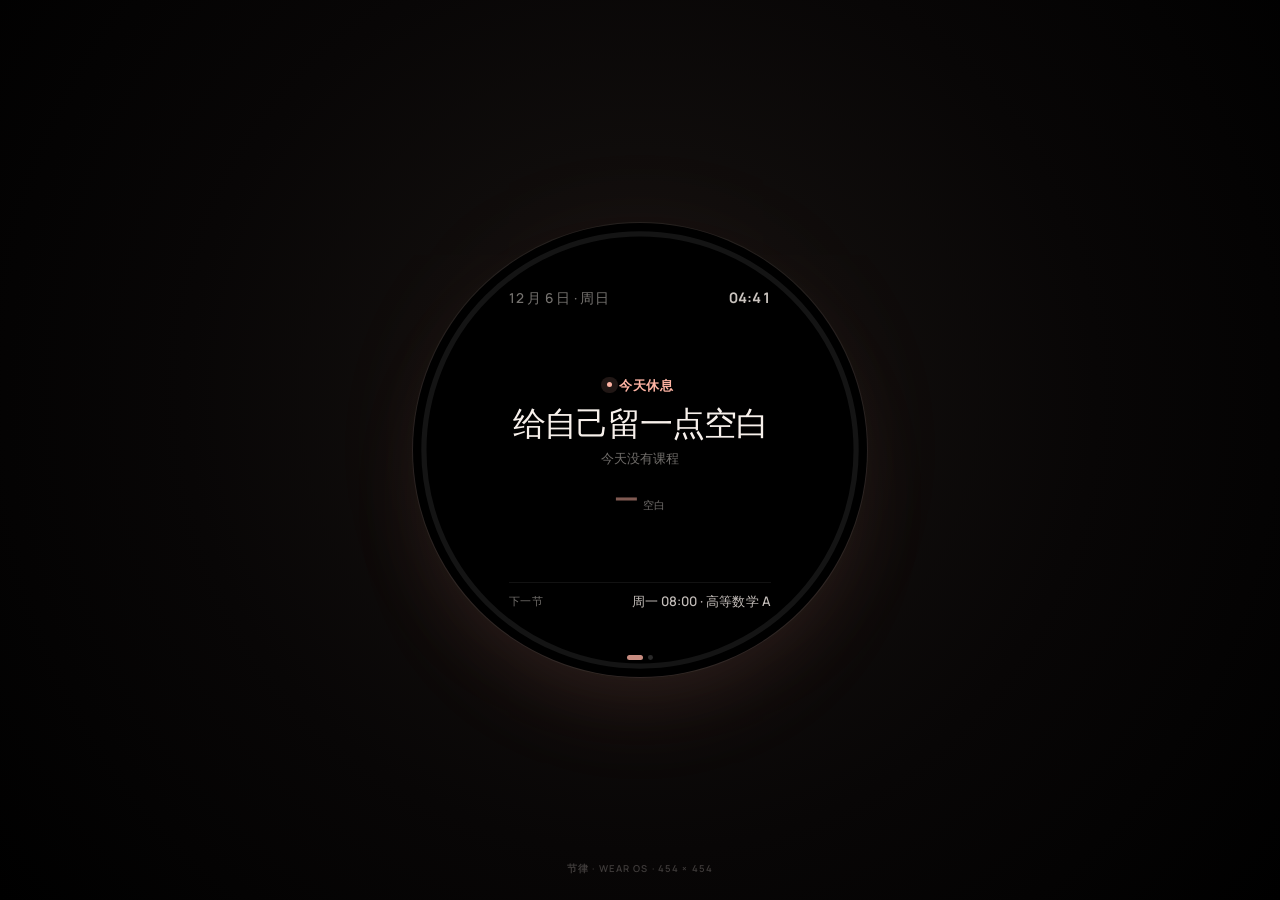
==== watch.html @ b823a032 "feat: 开源节律 1.2.0 - 设置页新增「开源在 GitHub」入口与开源信息弹层 - Android 支持用系统浏览器打开外链（JieluNative.openUrl） - 移除 INTER" ====
<!DOCTYPE html>
<html lang="zh-CN" data-theme="dark" data-palette="clay">
<head>
  <meta charset="UTF-8" />
  <meta name="viewport" content="width=device-width, initial-scale=1, viewport-fit=cover" />
  <meta name="theme-color" content="#000000" />
  <meta name="description" content="节律手表端 —— OLED 纯黑、分钟级刷新的课程表。" />
  <link rel="icon" href="data:image/svg+xml,%3Csvg xmlns='http://www.w3.org/2000/svg' viewBox='0 0 64 64'%3E%3Crect width='64' height='64' rx='18' fill='%238A4B3B'/%3E%3Cpath d='M15 40c5-14 10-14 15 0s10 14 19 0' fill='none' stroke='%23fff' stroke-width='5' stroke-linecap='round'/%3E%3Ccircle cx='47' cy='20' r='3.4' fill='%23fff'/%3E%3C/svg%3E" />
  <title>节律 · 手表端</title>
  <script>
    (function () {
      try {
        var raw = localStorage.getItem("jielu.prefs.v1");
        var prefs = raw ? JSON.parse(raw) : {};
        var palette = prefs.palette || "clay";
        if (["clay", "moss", "iris", "tide"].indexOf(palette) === -1) palette = "clay";
        document.documentElement.dataset.palette = palette;
        document.documentElement.dataset.theme = "dark";
      } catch (error) {}
    })();
  </script>
  <link rel="stylesheet" href="assets/tokens.css" />
  <link rel="stylesheet" href="assets/watch.css" />
</head>
<body>
  <div class="watch-page">
    <main class="watch" id="watchFace" role="button" tabindex="0" aria-label="轻触查看今日安排">
      <svg class="watch-progress" viewBox="0 0 100 100" aria-hidden="true">
        <circle class="watch-track" cx="50" cy="50" r="47.6"></circle>
        <circle class="watch-arc" id="watchArc" cx="50" cy="50" r="47.6"></circle>
      </svg>

      <div class="watch-content">
        <header class="watch-top">
          <span class="watch-date" id="watchDate">11 月 13 日 · 周五</span>
          <span class="watch-clock num" data-clock>10:37</span>
        </header>

        <section class="watch-now" id="nowView" aria-label="此刻的课程">
          <div class="watch-status">
            <span class="watch-status-dot"></span>
            <span id="statusText">正在上课</span>
          </div>
          <h1 class="watch-course" id="courseName">交互设计基础</h1>
          <p class="watch-meta" id="courseMeta">创新工坊 301 · 周野</p>
          <div class="watch-focus" id="watchFocus">
            <b id="bigValue">63</b>
            <span id="bigLabel">分钟后下课</span>
          </div>
        </section>

        <section class="watch-agenda" id="agendaView" aria-hidden="true">
          <div class="watch-agenda-head">
            <span>今日安排</span>
            <span id="agendaCount">4 节</span>
          </div>
          <div class="watch-agenda-rows" id="agendaRows"></div>
        </section>

        <footer class="watch-bottom">
          <div class="watch-next" id="nextBlock">
            <span id="nextLabel">下一节</span>
            <b id="nextValue">14:00 · 信息可视化</b>
          </div>
          <div class="watch-agenda-foot" id="agendaFoot">
            <span>今日 · <b id="agendaFootCount">4</b> 节</span>
            <span>分钟刷新</span>
          </div>
        </footer>

        <div class="watch-dots" aria-hidden="true">
          <i class="is-active"></i><i></i>
        </div>
      </div>
    </main>
    <p class="watch-caption" aria-hidden="true">节律 · WEAR OS · 454 × 454</p>
  </div>

  <script src="assets/schedule.js"></script>
  <script src="assets/watch.js"></script>
</body>
</html>
---- assets/tokens.css ----
@font-face {
  font-family: "Manrope";
  src: url("./fonts/manrope-latin.woff2") format("woff2");
  font-weight: 400 800;
  font-style: normal;
  font-display: swap;
  unicode-range: U+0000-00FF, U+0131, U+0152-0153, U+02BB-02BC, U+02C6, U+02DA,
    U+02DC, U+2000-206F, U+2074, U+20AC, U+2122, U+2191, U+2193, U+2212,
    U+2215, U+FEFF, U+FFFD;
}

:root {
  --font-sans: "Manrope", "Noto Sans SC", "Noto Sans CJK SC", "PingFang SC",
    "HarmonyOS Sans SC", "Microsoft YaHei", sans-serif;
  --ease-out: cubic-bezier(0.2, 0.75, 0.2, 1);
  --ease-spring: cubic-bezier(0.18, 0.89, 0.32, 1.08);

  --primary: #8a4b3b;
  --on-primary: #ffffff;
  --primary-container: #ffdad2;
  --on-primary-container: #3b0a00;
  --secondary: #6f5a52;
  --on-secondary: #ffffff;
  --secondary-container: #f5ddd5;
  --on-secondary-container: #2a1510;
  --tertiary: #6c5c2e;
  --tertiary-container: #f6e2a9;
  --on-tertiary-container: #221a00;

  --on-surface: #201a18;
  --on-surface-variant: #5c4a44;
  --outline: #8b7670;
  --outline-variant: color-mix(in srgb, var(--primary) 18%, #ddd2cb);
  --inverse-surface: #342c29;
  --inverse-on-surface: #f8eee9;
  --danger: #ba1a1a;

  --surface: color-mix(in oklab, var(--primary) 2.5%, #fdfaf7);
  --surface-container-lowest: #ffffff;
  --surface-container-low: color-mix(in oklab, var(--primary) 4.5%, #faf4ef);
  --surface-container: color-mix(in oklab, var(--primary) 7%, #f5ede7);
  --surface-container-high: color-mix(in oklab, var(--primary) 10%, #efe5de);
  --surface-container-highest: color-mix(in oklab, var(--primary) 13%, #e9dfd8);
  --surface-dim: color-mix(in oklab, var(--primary) 8%, #e2d6ce);

  --shadow-color: rgba(40, 22, 14, 0.16);
  --glass: color-mix(in srgb, var(--surface) 84%, transparent);

  --course-clay: #ad5841;
  --course-sage: #56745b;
  --course-sky: #477087;
  --course-iris: #6e5b93;
  --course-amber: #95702e;
  --course-rose: #a15968;

  color-scheme: light;
}

[data-palette="moss"] {
  --primary: #3f6450;
  --on-primary: #ffffff;
  --primary-container: #c1ebd6;
  --on-primary-container: #002114;
  --secondary: #52655b;
  --on-secondary: #ffffff;
  --secondary-container: #d7e9df;
  --on-secondary-container: #0f1f17;
  --tertiary: #6c5d2e;
  --tertiary-container: #f3e1a8;
  --on-tertiary-container: #221a00;
}

[data-palette="iris"] {
  --primary: #5d4c80;
  --on-primary: #ffffff;
  --primary-container: #e9ddff;
  --on-primary-container: #1b0a36;
  --secondary: #655a70;
  --on-secondary: #ffffff;
  --secondary-container: #ebdff1;
  --on-secondary-container: #1e1725;
  --tertiary: #795735;
  --tertiary-container: #ffdcb8;
  --on-tertiary-container: #2a1600;
}

[data-palette="tide"] {
  --primary: #3b6076;
  --on-primary: #ffffff;
  --primary-container: #c7e7fa;
  --on-primary-container: #001e2c;
  --secondary: #50626c;
  --on-secondary: #ffffff;
  --secondary-container: #d3e5f0;
  --on-secondary-container: #0b1d26;
  --tertiary: #615b2f;
  --tertiary-container: #e9e2aa;
  --on-tertiary-container: #1d1c00;
}

[data-theme="dark"] {
  --on-surface: #f2e9e4;
  --on-surface-variant: #d3c3bc;
  --outline: #a08b83;
  --outline-variant: color-mix(in srgb, var(--primary) 20%, #4b403b);
  --inverse-surface: #f2e9e4;
  --inverse-on-surface: #2d2522;
  --danger: #ffb4ab;

  --surface: color-mix(in oklab, var(--primary) 3%, #151110);
  --surface-container-lowest: #0e0c0b;
  --surface-container-low: color-mix(in oklab, var(--primary) 5%, #1b1715);
  --surface-container: color-mix(in oklab, var(--primary) 8%, #211c1a);
  --surface-container-high: color-mix(in oklab, var(--primary) 11%, #2a2421);
  --surface-container-highest: color-mix(in oklab, var(--primary) 14%, #332c29);
  --surface-dim: color-mix(in oklab, var(--primary) 5%, #0f0c0b);

  --shadow-color: rgba(0, 0, 0, 0.48);
  --glass: color-mix(in srgb, var(--surface) 82%, transparent);

  --course-clay: #ffb4a4;
  --course-sage: #a9d5b3;
  --course-sky: #9fcfe8;
  --course-iris: #cfbdf8;
  --course-amber: #ebc77e;
  --course-rose: #f1b7c2;

  color-scheme: dark;
}

[data-theme="dark"][data-palette="clay"] {
  --primary: #ffb4a4;
  --on-primary: #552014;
  --primary-container: #703528;
  --on-primary-container: #ffdad2;
  --secondary: #e4beb4;
  --on-secondary: #402a23;
  --secondary-container: #594139;
  --on-secondary-container: #ffdad2;
  --tertiary: #dfc98f;
  --on-tertiary: #392f00;
  --tertiary-container: #52461a;
  --on-tertiary-container: #fce7aa;
}

[data-theme="dark"][data-palette="moss"] {
  --primary: #a6d2b8;
  --on-primary: #0b3724;
  --primary-container: #264f3c;
  --on-primary-container: #c2ecd7;
  --secondary: #b8cdc0;
  --on-secondary: #23342a;
  --secondary-container: #394b40;
  --on-secondary-container: #d4e9df;
  --tertiary: #d8c78d;
  --on-tertiary: #383000;
  --tertiary-container: #4f451d;
  --on-tertiary-container: #f4e2a4;
}

[data-theme="dark"][data-palette="iris"] {
  --primary: #cfbef9;
  --on-primary: #2e1d4b;
  --primary-container: #453463;
  --on-primary-container: #e9ddff;
  --secondary: #cdc1d9;
  --on-secondary: #332d3a;
  --secondary-container: #4a4453;
  --on-secondary-container: #ebdff1;
  --tertiary: #e7c28c;
  --on-tertiary: #432b00;
  --tertiary-container: #604a23;
  --on-tertiary-container: #ffdcb8;
}

[data-theme="dark"][data-palette="tide"] {
  --primary: #a1cee5;
  --on-primary: #053346;
  --primary-container: #234c5f;
  --on-primary-container: #c7e7fa;
  --secondary: #b8c9d3;
  --on-secondary: #22333b;
  --secondary-container: #384a53;
  --on-secondary-container: #d3e5f0;
  --tertiary: #cdc990;
  --on-tertiary: #323100;
  --tertiary-container: #4a481e;
  --on-tertiary-container: #e9e2aa;
}

.c-clay {
  --course: var(--course-clay);
}
.c-sage {
  --course: var(--course-sage);
}
.c-sky {
  --course: var(--course-sky);
}
.c-iris {
  --course: var(--course-iris);
}
.c-amber {
  --course: var(--course-amber);
}
.c-rose {
  --course: var(--course-rose);
}

@media (prefers-reduced-motion: reduce) {
  *,
  *::before,
  *::after {
    animation-duration: 0.01ms !important;
    animation-iteration-count: 1 !important;
    scroll-behavior: auto !important;
    transition-duration: 0.01ms !important;
  }
}
---- assets/watch.css ----
/* 节律 · Wear OS 表盘 */
*,
*::before,
*::after {
  box-sizing: border-box;
}

html,
body {
  height: 100%;
  margin: 0;
}

body {
  overflow: hidden;
  background: radial-gradient(circle at 50% 44%, #171311 0%, #080606 56%, #000 100%);
  color: #f5eee8;
  font-family: var(--font-sans);
  -webkit-font-smoothing: antialiased;
  -moz-osx-font-smoothing: grayscale;
  text-rendering: optimizeLegibility;
}

.num {
  font-variant-numeric: tabular-nums;
  font-feature-settings: "tnum" 1;
}

.watch-page {
  display: grid;
  place-items: center;
  width: 100%;
  height: 100%;
}

.watch {
  position: relative;
  isolation: isolate;
  width: min(100vmin, 454px);
  height: min(100vmin, 454px);
  overflow: hidden;
  border-radius: 50%;
  background: #000;
  container-type: size;
  cursor: pointer;
  user-select: none;
  -webkit-tap-highlight-color: transparent;
  outline: none;
}

.watch:focus-visible {
  box-shadow: inset 0 0 0 2px var(--primary);
}

.watch-progress {
  position: absolute;
  inset: 0;
  width: 100%;
  height: 100%;
  pointer-events: none;
  transform: rotate(-90deg);
}

.watch-track,
.watch-arc {
  fill: none;
  stroke-width: 1.15;
}

.watch-track {
  stroke: rgba(255, 255, 255, 0.08);
}

.watch-arc {
  stroke: var(--primary);
  stroke-linecap: round;
  opacity: 0.92;
}

.watch-content {
  position: absolute;
  inset: 0;
  display: flex;
  flex-direction: column;
  padding: 14.5cqw 16.5cqw 14.5cqw;
}

.watch-top {
  display: flex;
  align-items: center;
  justify-content: space-between;
  flex: none;
  min-height: 4cqw;
  margin-inline: 4.7cqw;
  color: rgba(245, 238, 232, 0.48);
  font-size: 3cqw;
  font-weight: 530;
  line-height: 1.2;
  letter-spacing: 0.02em;
}

.watch-clock {
  color: rgba(245, 238, 232, 0.82);
  font-family: "Manrope", sans-serif;
  font-size: 3.2cqw;
  font-weight: 700;
  letter-spacing: 0.01em;
}

.watch-now {
  display: flex;
  flex: 1;
  min-height: 0;
  flex-direction: column;
  align-items: center;
  justify-content: center;
  padding: 0 1cqw;
  text-align: center;
}

.watch-status {
  display: inline-flex;
  align-items: center;
  justify-content: center;
  gap: 1.5cqw;
  margin-bottom: 2.4cqw;
  color: var(--primary);
  font-size: 2.85cqw;
  font-weight: 640;
  line-height: 1.1;
  letter-spacing: 0.04em;
}

.watch-status-dot {
  position: relative;
  width: 1.2cqw;
  height: 1.2cqw;
  border-radius: 50%;
  background: currentColor;
}

.watch-status-dot::after {
  content: "";
  position: absolute;
  inset: -1.2cqw;
  border-radius: 50%;
  background: color-mix(in srgb, currentColor 13%, transparent);
}

.watch-course {
  display: -webkit-box;
  overflow: hidden;
  max-width: 66cqw;
  margin: 0;
  color: #f8f1ec;
  font-size: 7.2cqw;
  font-weight: 580;
  line-height: 1.2;
  letter-spacing: -0.035em;
  -webkit-box-orient: vertical;
  -webkit-line-clamp: 2;
}

.watch-meta {
  overflow: hidden;
  max-width: 64cqw;
  margin: 1.6cqw 0 0;
  color: rgba(245, 238, 232, 0.46);
  font-size: 2.9cqw;
  font-weight: 500;
  line-height: 1.4;
  letter-spacing: 0.01em;
  white-space: nowrap;
  text-overflow: ellipsis;
}

.watch-focus {
  display: flex;
  align-items: baseline;
  justify-content: center;
  gap: 1.2cqw;
  margin-top: 3.3cqw;
  color: var(--primary);
}

.watch-focus b {
  font-family: "Manrope", sans-serif;
  font-size: 8.4cqw;
  font-weight: 720;
  line-height: 0.92;
  letter-spacing: -0.055em;
  font-variant-numeric: tabular-nums;
}

.watch-focus span {
  color: rgba(245, 238, 232, 0.45);
  font-size: 2.5cqw;
  font-weight: 520;
  line-height: 1.2;
  letter-spacing: 0.02em;
}

.watch-focus.is-time b {
  font-size: 6.4cqw;
  letter-spacing: -0.04em;
}

.watch-focus.is-dash b {
  font-size: 7cqw;
  opacity: 0.5;
}

/* 今日安排视图 */

.watch-agenda {
  display: none;
  flex: 1;
  min-height: 0;
  flex-direction: column;
  padding: 0.5cqw 0 0;
}

.watch.is-agenda .watch-now {
  display: none;
}

.watch.is-agenda .watch-agenda {
  display: flex;
}

.watch-agenda-head {
  display: flex;
  align-items: center;
  justify-content: space-between;
  flex: none;
  padding: 0 1.5cqw 1.9cqw;
  color: rgba(245, 238, 232, 0.42);
  font-size: 2.5cqw;
  font-weight: 560;
  line-height: 1.3;
  letter-spacing: 0.03em;
}

.watch-agenda-head span:last-child {
  color: rgba(245, 238, 232, 0.52);
}

.watch-agenda-rows {
  display: flex;
  flex: 1;
  min-height: 0;
  flex-direction: column;
  justify-content: center;
  gap: 0.8cqw;
  overflow: hidden;
}

.watch-agenda-row {
  display: grid;
  grid-template-columns: 12cqw minmax(0, 1fr) 1.5cqw;
  align-items: center;
  gap: 2.2cqw;
  min-height: 9cqw;
  padding: 0.9cqw 2.2cqw;
  border-radius: 3.3cqw;
  color: rgba(245, 238, 232, 0.74);
}

.watch-agenda-row.is-active {
  background: rgba(255, 255, 255, 0.07);
  color: #fff;
}

.watch-agenda-row.is-past {
  color: rgba(245, 238, 232, 0.36);
}

.watch-agenda-time {
  color: rgba(245, 238, 232, 0.4);
  font-family: "Manrope", sans-serif;
  font-size: 2.55cqw;
  font-weight: 600;
  line-height: 1.2;
  font-variant-numeric: tabular-nums;
}

.watch-agenda-row.is-active .watch-agenda-time {
  color: var(--primary);
}

.watch-agenda-name {
  overflow: hidden;
  font-size: 3.05cqw;
  font-weight: 560;
  line-height: 1.35;
  letter-spacing: -0.015em;
  white-space: nowrap;
  text-overflow: ellipsis;
}

.watch-agenda-dot {
  width: 1.15cqw;
  height: 1.15cqw;
  border-radius: 50%;
  background: rgba(255, 255, 255, 0.14);
}

.watch-agenda-row.is-active .watch-agenda-dot {
  background: var(--primary);
}

.watch-agenda-empty {
  display: flex;
  flex-direction: column;
  align-items: center;
  justify-content: center;
  gap: 1.3cqw;
  flex: 1;
  color: rgba(245, 238, 232, 0.48);
  font-size: 2.8cqw;
  line-height: 1.5;
}

.watch-agenda-empty b {
  color: rgba(245, 238, 232, 0.82);
  font-size: 3.9cqw;
  font-weight: 560;
}

/* 底部与页标 */

.watch-bottom {
  flex: none;
  margin-inline: 4.7cqw;
  padding-top: 2.2cqw;
  border-top: 1px solid rgba(255, 255, 255, 0.07);
}

.watch-next {
  display: flex;
  align-items: center;
  justify-content: space-between;
  gap: 2cqw;
  min-width: 0;
}

.watch-next span {
  color: rgba(245, 238, 232, 0.46);
  font-size: 2.35cqw;
  font-weight: 550;
  line-height: 1.3;
  letter-spacing: 0.02em;
  flex: none;
}

.watch-next b {
  overflow: hidden;
  color: rgba(245, 238, 232, 0.8);
  font-size: 2.9cqw;
  font-weight: 550;
  line-height: 1.35;
  letter-spacing: 0.005em;
  white-space: nowrap;
  text-overflow: ellipsis;
  text-align: right;
}

.watch-agenda-foot {
  display: none;
  align-items: center;
  justify-content: space-between;
  gap: 2cqw;
  color: rgba(245, 238, 232, 0.46);
  font-size: 2.35cqw;
  font-weight: 550;
  line-height: 1.35;
  letter-spacing: 0.02em;
}

.watch-agenda-foot b {
  color: rgba(245, 238, 232, 0.72);
  font-weight: 620;
}

.watch.is-agenda .watch-next {
  display: none;
}

.watch.is-agenda .watch-agenda-foot {
  display: flex;
}

.watch-dots {
  position: absolute;
  right: 0;
  bottom: 3.7cqw;
  left: 0;
  display: flex;
  align-items: center;
  justify-content: center;
  gap: 1.2cqw;
  pointer-events: none;
}

.watch-dots i {
  width: 1.1cqw;
  height: 1.1cqw;
  border-radius: 50%;
  background: rgba(255, 255, 255, 0.16);
}

.watch-dots i.is-active {
  width: 3.4cqw;
  border-radius: 999px;
  background: color-mix(in srgb, var(--primary) 78%, transparent);
}

.watch-caption {
  display: none;
}

@media (min-width: 700px) {
  .watch {
    box-shadow:
      0 0 0 1px rgba(255, 255, 255, 0.075),
      0 48px 110px -42px rgba(255, 164, 145, 0.16),
      0 0 160px -60px rgba(255, 164, 145, 0.12);
  }

  .watch-caption {
    position: fixed;
    bottom: 24px;
    left: 50%;
    display: block;
    margin: 0;
    color: rgba(245, 238, 232, 0.23);
    font-family: "Manrope", sans-serif;
    font-size: 9.5px;
    font-weight: 600;
    letter-spacing: 0.12em;
    transform: translateX(-50%);
  }
}

@media (prefers-reduced-motion: reduce) {
  .watch {
    scroll-behavior: auto;
  }
}
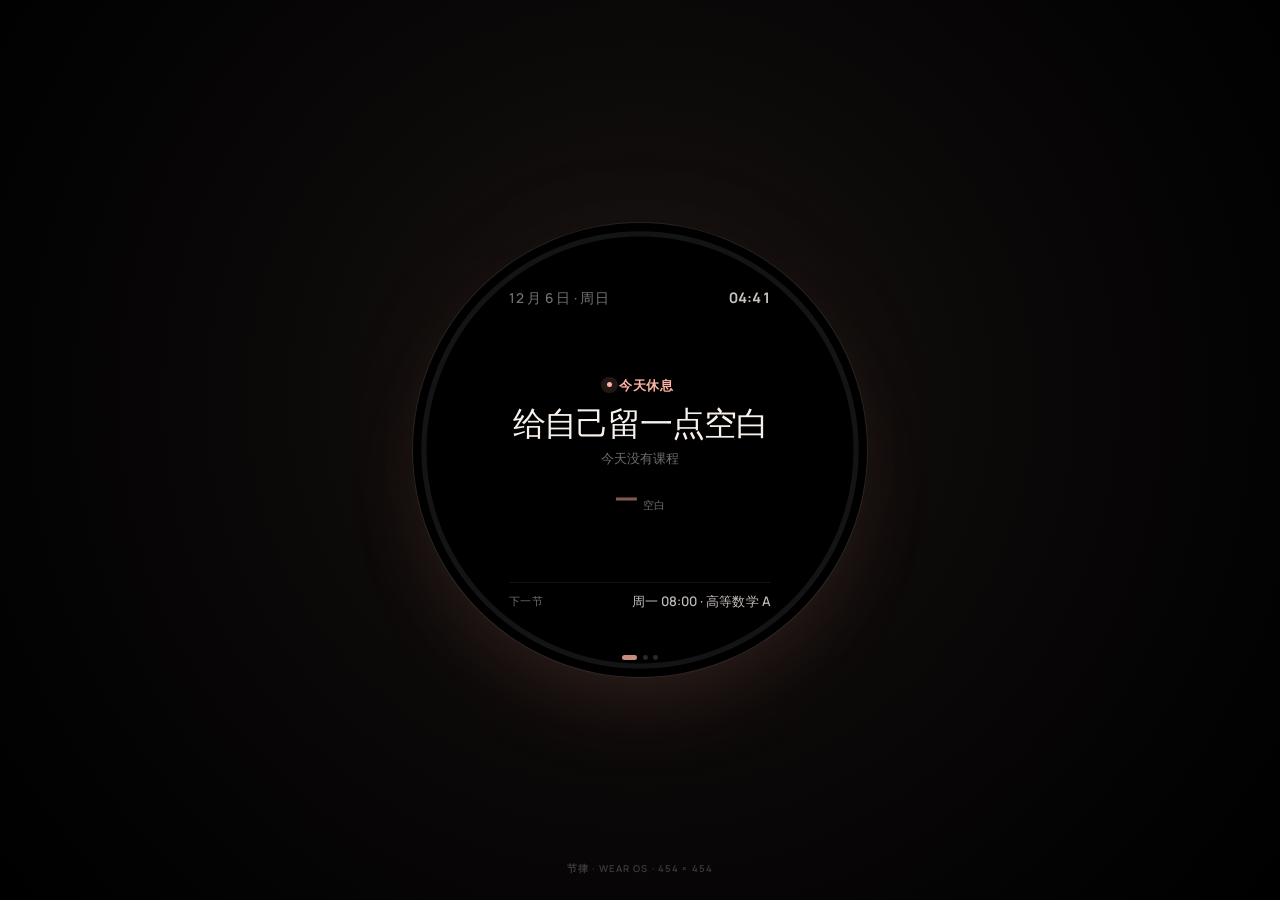
==== commit 50b392c7: "feat: 手表配色自定义与作者信息 - 手表端「设置」页：四套配色（陶土/苔绿/鸢尾/潮汐）、折叠已结束、表盘进度环开关，选择存 SharedPreferences - 手表主题改为运行时注入，Ji" ====
--- a/watch.html
+++ b/watch.html
@@ -57,6 +57,27 @@
           <div class="watch-agenda-rows" id="agendaRows"></div>
         </section>
 
+        <section class="watch-settings" id="settingsView" aria-hidden="true">
+          <div class="watch-settings-head">
+            <span>设置</span>
+            <span class="watch-palette-name" id="paletteLabel">陶土</span>
+          </div>
+          <div class="watch-palettes" role="radiogroup" aria-label="配色">
+            <button type="button" class="watch-swatch" data-palette-pick="clay" aria-label="陶土"></button>
+            <button type="button" class="watch-swatch" data-palette-pick="moss" aria-label="苔绿"></button>
+            <button type="button" class="watch-swatch" data-palette-pick="iris" aria-label="鸢尾"></button>
+            <button type="button" class="watch-swatch" data-palette-pick="tide" aria-label="潮汐"></button>
+          </div>
+          <div class="watch-about">
+            <img src="assets/avatar.jpg" alt="shyoka" width="38" height="38" />
+            <div class="watch-about-copy">
+              <b>shyoka</b>
+              <span>发起人 · github.com/shyoka</span>
+            </div>
+          </div>
+          <p class="watch-settings-note">配色可在真机保存 · 预览仅此一次</p>
+        </section>
+
         <footer class="watch-bottom">
           <div class="watch-next" id="nextBlock">
             <span id="nextLabel">下一节</span>
@@ -69,7 +90,7 @@
         </footer>
 
         <div class="watch-dots" aria-hidden="true">
-          <i class="is-active"></i><i></i>
+          <i class="is-active"></i><i></i><i></i>
         </div>
       </div>
     </main>
--- a/assets/watch.css
+++ b/assets/watch.css
@@ -447,3 +447,115 @@
     scroll-behavior: auto;
   }
 }
+
+/* ---------- 设置（第三页） ---------- */
+
+.watch-settings {
+  display: none;
+  flex: 1;
+  min-height: 0;
+  flex-direction: column;
+  align-items: center;
+  justify-content: center;
+  gap: 2.2cqw;
+  padding: 0 1.5cqw;
+  text-align: center;
+}
+
+.watch.is-settings .watch-now,
+.watch.is-settings .watch-bottom {
+  display: none;
+}
+
+.watch.is-settings .watch-settings {
+  display: flex;
+}
+
+.watch-settings-head {
+  display: flex;
+  align-items: baseline;
+  gap: 2.2cqw;
+  color: rgba(245, 238, 232, 0.88);
+  font-size: 4.4cqw;
+  font-weight: 600;
+  letter-spacing: 0.01em;
+}
+
+.watch-palette-name {
+  color: var(--primary);
+  font-size: 3cqw;
+  font-weight: 600;
+}
+
+.watch-palettes {
+  display: flex;
+  align-items: center;
+  justify-content: center;
+  gap: 3.2cqw;
+  margin-top: 0.8cqw;
+}
+
+.watch-swatch {
+  width: 10.5cqw;
+  height: 10.5cqw;
+  padding: 0;
+  border: 0;
+  border-radius: 50%;
+  background: var(--swatch);
+  box-shadow: inset 0 0 0 1px rgba(0, 0, 0, 0.22);
+  transition: outline-color 0.2s ease-out;
+  outline: 0.9cqw solid transparent;
+  outline-offset: 1cqw;
+}
+
+.watch-swatch[data-palette-pick="clay"] { --swatch: #ffb4a4; }
+.watch-swatch[data-palette-pick="moss"] { --swatch: #a6d2b8; }
+.watch-swatch[data-palette-pick="iris"] { --swatch: #cfbef9; }
+.watch-swatch[data-palette-pick="tide"] { --swatch: #a1cee5; }
+
+.watch-swatch.is-active {
+  outline-color: color-mix(in oklab, var(--swatch) 78%, transparent);
+}
+
+.watch-about {
+  display: flex;
+  align-items: center;
+  gap: 2.6cqw;
+  margin-top: 2cqw;
+  padding: 1.8cqw 4.4cqw 1.8cqw 1.8cqw;
+  border-radius: 999px;
+  background: rgba(255, 255, 255, 0.055);
+}
+
+.watch-about img {
+  display: block;
+  width: 10cqw;
+  height: 10cqw;
+  border-radius: 50%;
+  object-fit: cover;
+}
+
+.watch-about-copy {
+  display: flex;
+  flex-direction: column;
+  gap: 0.3cqw;
+  text-align: left;
+}
+
+.watch-about-copy b {
+  color: rgba(245, 238, 232, 0.92);
+  font-size: 3.5cqw;
+  font-weight: 600;
+  letter-spacing: -0.01em;
+}
+
+.watch-about-copy span {
+  color: rgba(245, 238, 232, 0.4);
+  font-size: 2.4cqw;
+}
+
+.watch-settings-note {
+  color: rgba(245, 238, 232, 0.26);
+  font-size: 2.3cqw;
+  letter-spacing: 0.01em;
+}
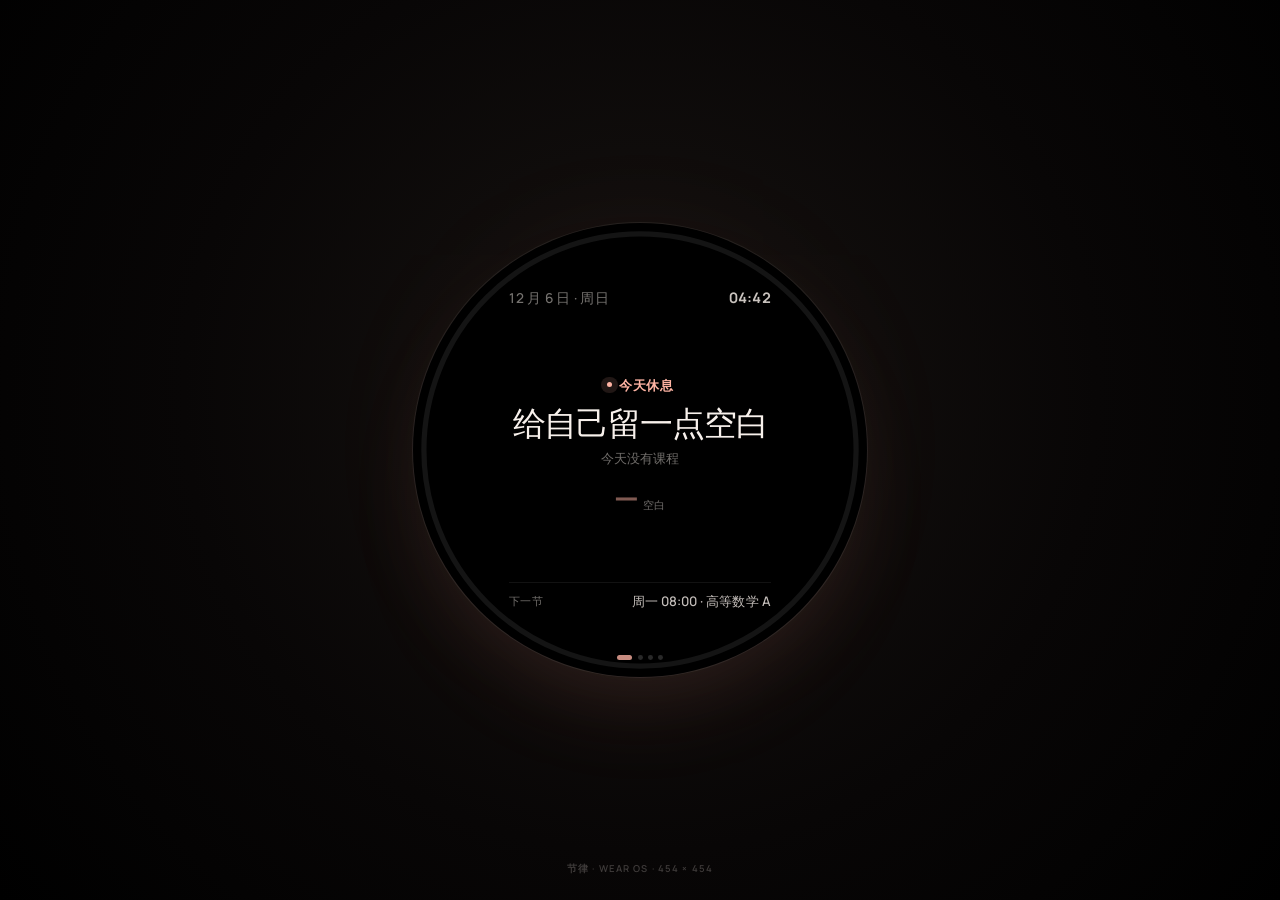
==== commit 02c95efd: "feat(wear): 流畅度优化、本周列表与底部页点；手机端去掉手表预览 手表 - 本周页改为「周一到周日」列表，点某天进入当日详情（返回手势可逐级退回） - 分页圆点从 TimeText 下方移到" ====
--- a/watch.html
+++ b/watch.html
@@ -57,6 +57,22 @@
           <div class="watch-agenda-rows" id="agendaRows"></div>
         </section>
 
+        <section class="watch-week" id="weekView" aria-hidden="true">
+          <div class="watch-week-head">
+            <span>本周</span>
+            <span id="weekMeta">第 11 周 · 单周</span>
+          </div>
+          <div class="watch-week-rows" id="weekRows"></div>
+        </section>
+
+        <section class="watch-day" id="dayView" aria-hidden="true">
+          <div class="watch-day-head">
+            <button class="watch-day-back" id="dayBack" type="button" aria-label="返回本周">‹</button>
+            <span id="dayTitle">11/13 · 周四</span>
+          </div>
+          <div class="watch-day-rows" id="dayRows"></div>
+        </section>
+
         <section class="watch-settings" id="settingsView" aria-hidden="true">
           <div class="watch-settings-head">
             <span>设置</span>
@@ -90,7 +106,7 @@
         </footer>
 
         <div class="watch-dots" aria-hidden="true">
-          <i class="is-active"></i><i></i><i></i>
+          <i class="is-active"></i><i></i><i></i><i></i>
         </div>
       </div>
     </main>
--- a/assets/watch.css
+++ b/assets/watch.css
@@ -559,3 +559,140 @@
   font-size: 2.3cqw;
   letter-spacing: 0.01em;
 }
+
+/* ---------- 本周与日详情（第三页） ---------- */
+
+.watch-week,
+.watch-day {
+  display: none;
+  flex: 1;
+  min-height: 0;
+  flex-direction: column;
+  padding: 0.5cqw 0 0;
+}
+
+.watch.is-week .watch-now,
+.watch.is-week .watch-bottom,
+.watch.is-day .watch-now,
+.watch.is-day .watch-bottom {
+  display: none;
+}
+
+.watch.is-week .watch-week,
+.watch.is-day .watch-day {
+  display: flex;
+}
+
+.watch-week-head,
+.watch-day-head {
+  display: flex;
+  align-items: center;
+  justify-content: space-between;
+  flex: none;
+  padding: 0 1.5cqw 1.9cqw;
+  color: rgba(245, 238, 232, 0.42);
+  font-size: 2.5cqw;
+  font-weight: 560;
+  letter-spacing: 0.03em;
+}
+
+.watch-week-head span:first-child {
+  color: rgba(245, 238, 232, 0.88);
+  font-size: 3.2cqw;
+}
+
+.watch-week-rows {
+  display: flex;
+  flex: 1;
+  min-height: 0;
+  flex-direction: column;
+  justify-content: center;
+  gap: 0.7cqw;
+}
+
+.watch-week-row {
+  display: flex;
+  align-items: center;
+  justify-content: space-between;
+  gap: 2cqw;
+  min-height: 8.4cqw;
+  padding: 0.6cqw 2.6cqw;
+  border: 0;
+  border-radius: 3.2cqw;
+  background: transparent;
+  color: rgba(245, 238, 232, 0.78);
+  font: inherit;
+  font-size: 3cqw;
+  text-align: left;
+}
+
+.watch-week-row.is-today {
+  background: color-mix(in srgb, var(--primary) 16%, transparent);
+  color: var(--primary);
+}
+
+.watch-week-count {
+  color: rgba(245, 238, 232, 0.4);
+  font-size: 2.5cqw;
+  font-variant-numeric: tabular-nums;
+}
+
+.watch-week-row.is-today .watch-week-count {
+  color: color-mix(in srgb, var(--primary) 72%, transparent);
+}
+
+.watch-day-head {
+  justify-content: flex-start;
+  gap: 2cqw;
+}
+
+.watch-day-back {
+  display: grid;
+  place-items: center;
+  width: 7cqw;
+  height: 7cqw;
+  padding: 0;
+  border: 0;
+  border-radius: 50%;
+  background: rgba(255, 255, 255, 0.07);
+  color: rgba(245, 238, 232, 0.8);
+  font-size: 4.4cqw;
+  line-height: 1;
+}
+
+.watch-day-rows {
+  display: flex;
+  flex: 1;
+  min-height: 0;
+  flex-direction: column;
+  justify-content: center;
+  gap: 0.8cqw;
+  overflow: hidden;
+}
+
+.watch-day-row {
+  display: grid;
+  grid-template-columns: 12cqw minmax(0, 1fr);
+  align-items: center;
+  gap: 2.2cqw;
+  min-height: 8.6cqw;
+  padding: 0.8cqw 2.2cqw;
+  border-radius: 3.3cqw;
+  color: rgba(245, 238, 232, 0.8);
+}
+
+.watch-day-time {
+  color: rgba(245, 238, 232, 0.4);
+  font-family: "Manrope", sans-serif;
+  font-size: 2.55cqw;
+  font-weight: 600;
+  font-variant-numeric: tabular-nums;
+}
+
+.watch-day-name {
+  overflow: hidden;
+  font-size: 3cqw;
+  font-weight: 560;
+  white-space: nowrap;
+  text-overflow: ellipsis;
+}
